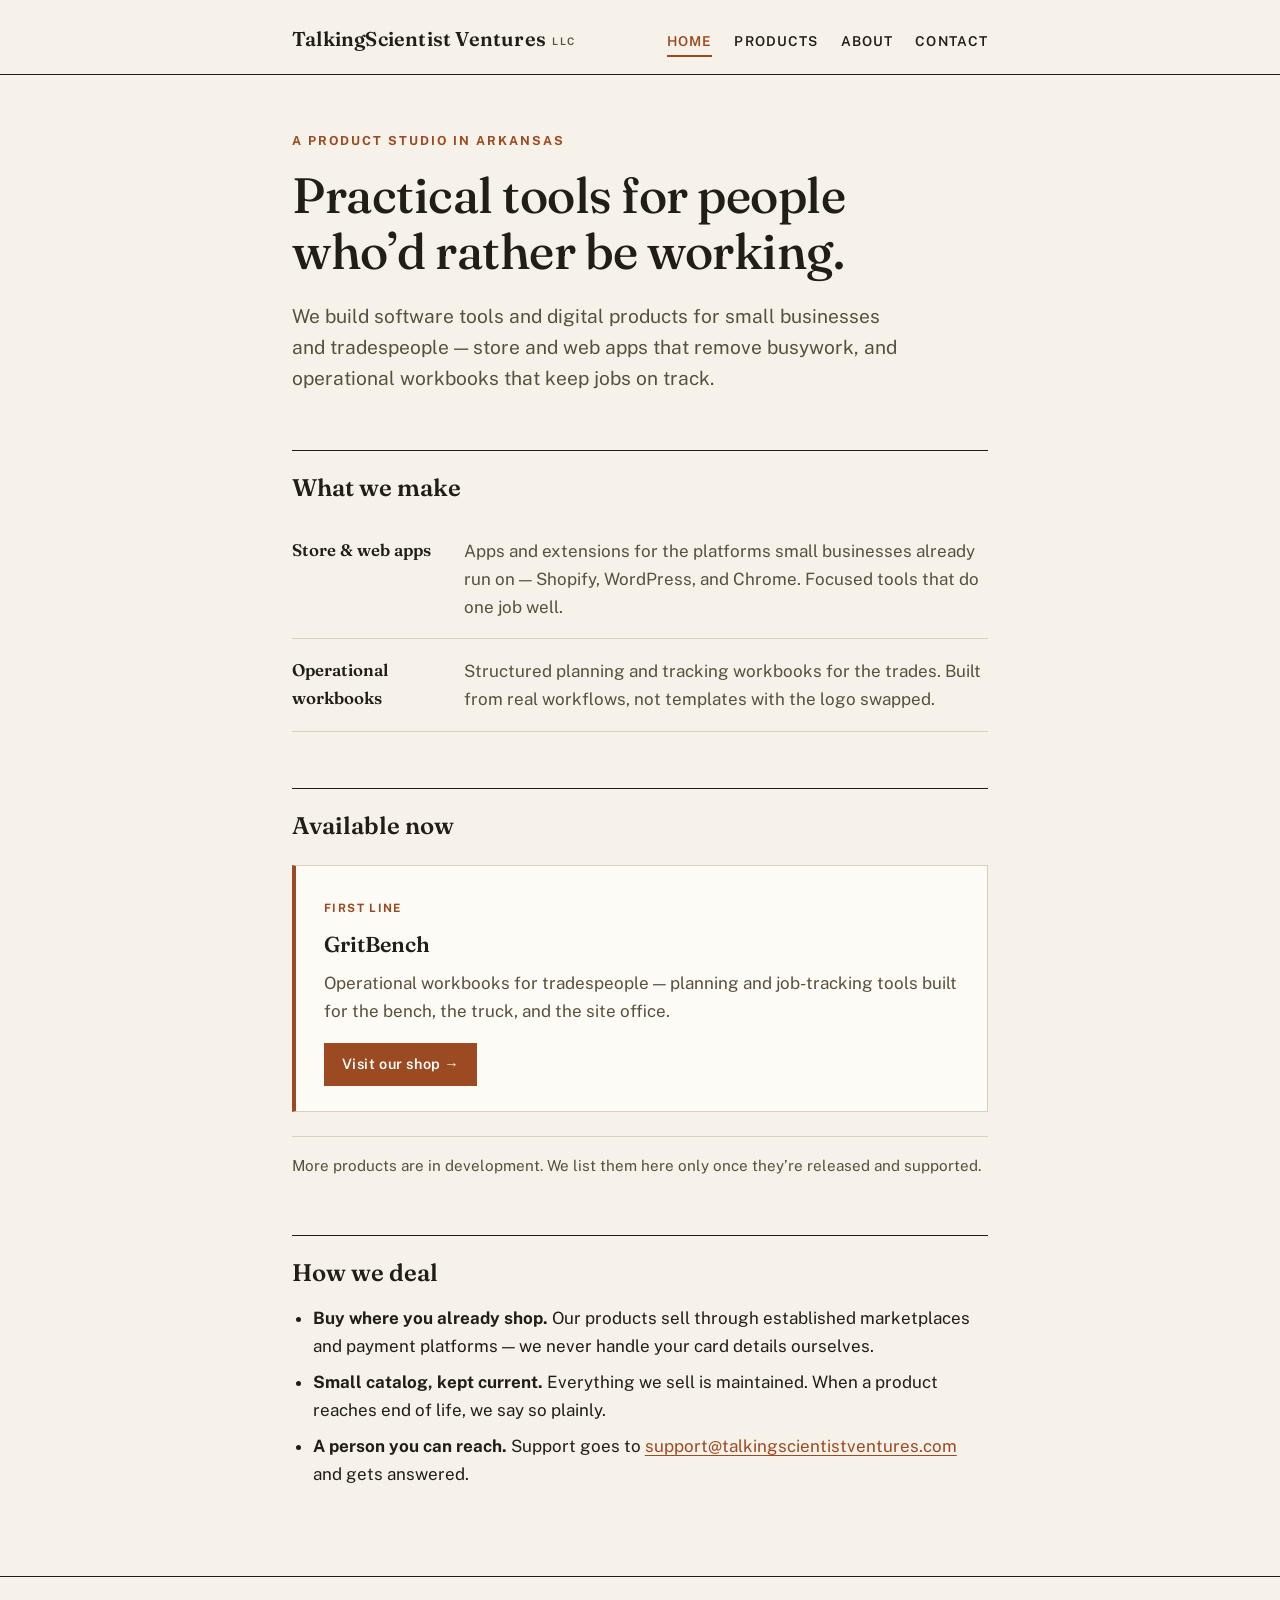
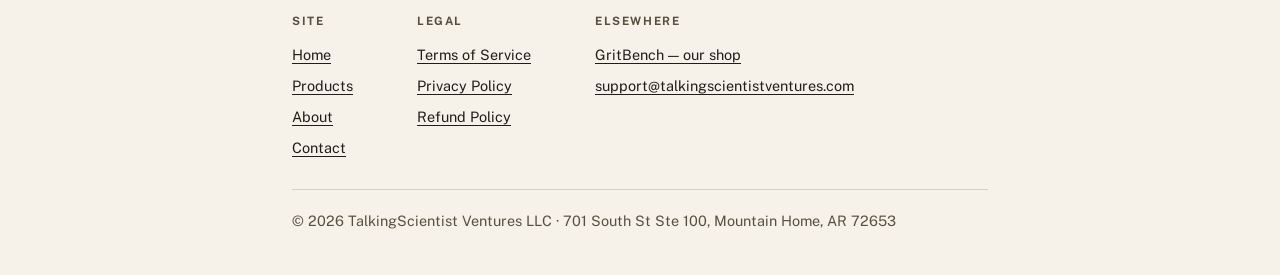
==== index.html @ 22238ac2 "Parent site for talkingscientistventures.com: pages, legal, deploy, evidence Static HTML/CSS parent " ====
<!DOCTYPE html>
<html lang="en">
<head>
  <meta charset="utf-8">
  <meta name="viewport" content="width=device-width, initial-scale=1">
  <title>TalkingScientist Ventures — software tools and digital products for small businesses</title>
  <meta name="description" content="TalkingScientist Ventures LLC is a small product studio in Arkansas building software tools and digital products for small businesses and tradespeople.">
  <link rel="canonical" href="https://talkingscientistventures.com/">
  <link rel="icon" type="image/svg+xml" href="/assets/favicon.svg">
  <link rel="preconnect" href="https://fonts.googleapis.com">
  <link rel="preconnect" href="https://fonts.gstatic.com" crossorigin>
  <link href="https://fonts.googleapis.com/css2?family=Fraunces:opsz,wght@9..144,500;9..144,600&family=Public+Sans:wght@400;600;700&display=swap" rel="stylesheet">
  <link rel="stylesheet" href="/assets/style.css">
</head>
<body>

<header class="site-header">
  <div class="wrap">
    <a class="wordmark" href="/">TalkingScientist Ventures<span class="llc">LLC</span></a>
    <nav class="site-nav" aria-label="Main">
      <a href="/" aria-current="page">Home</a>
      <a href="/products.html">Products</a>
      <a href="/about.html">About</a>
      <a href="/contact.html">Contact</a>
    </nav>
  </div>
</header>

<main>
  <div class="wrap">
    <p class="kicker">A product studio in Arkansas</p>
    <h1>Practical tools for people who&rsquo;d rather be working.</h1>
    <p class="lede">We build software tools and digital products for small businesses and tradespeople &mdash; store and web apps that remove busywork, and operational workbooks that keep jobs on track.</p>

    <section aria-labelledby="what-we-make">
      <h2 id="what-we-make">What we make</h2>
      <ul class="ledger">
        <li>
          <span class="term">Store &amp; web apps</span>
          <span class="desc">Apps and extensions for the platforms small businesses already run on &mdash; Shopify, WordPress, and Chrome. Focused tools that do one job well.</span>
        </li>
        <li>
          <span class="term">Operational workbooks</span>
          <span class="desc">Structured planning and tracking workbooks for the trades. Built from real workflows, not templates with the logo swapped.</span>
        </li>
      </ul>
    </section>

    <section aria-labelledby="available-now">
      <h2 id="available-now">Available now</h2>
      <div class="card">
        <span class="tag">First line</span>
        <h3>GritBench</h3>
        <p>Operational workbooks for tradespeople &mdash; planning and job-tracking tools built for the bench, the truck, and the site office.</p>
        <a class="cta" href="https://gritbench.etsy.com">Visit our shop&nbsp;&rarr;</a>
      </div>
      <p class="note">More products are in development. We list them here only once they&rsquo;re released and supported.</p>
    </section>

    <section aria-labelledby="how-we-work">
      <h2 id="how-we-work">How we deal</h2>
      <ul>
        <li><strong>Buy where you already shop.</strong> Our products sell through established marketplaces and payment platforms &mdash; we never handle your card details ourselves.</li>
        <li><strong>Small catalog, kept current.</strong> Everything we sell is maintained. When a product reaches end of life, we say so plainly.</li>
        <li><strong>A person you can reach.</strong> Support goes to <a href="mailto:support@talkingscientistventures.com">support@talkingscientistventures.com</a> and gets answered.</li>
      </ul>
    </section>
  </div>
</main>

<footer class="site-footer">
  <div class="wrap">
    <div class="footer-cols">
      <nav aria-label="Site">
        <span class="col-label">Site</span>
        <a href="/">Home</a>
        <a href="/products.html">Products</a>
        <a href="/about.html">About</a>
        <a href="/contact.html">Contact</a>
      </nav>
      <nav aria-label="Legal">
        <span class="col-label">Legal</span>
        <a href="/terms.html">Terms of Service</a>
        <a href="/privacy.html">Privacy Policy</a>
        <a href="/refunds.html">Refund Policy</a>
      </nav>
      <nav aria-label="Elsewhere">
        <span class="col-label">Elsewhere</span>
        <a href="https://gritbench.etsy.com">GritBench &mdash; our shop</a>
        <a href="mailto:support@talkingscientistventures.com">support@talkingscientistventures.com</a>
      </nav>
    </div>
    <p class="colophon">&copy; 2026 TalkingScientist Ventures LLC &middot; 701 South St Ste 100, Mountain Home, AR 72653</p>
  </div>
</footer>

</body>
</html>
---- assets/style.css ----
/* TalkingScientist Ventures LLC — site stylesheet
   Static, no JavaScript. Light/dark via prefers-color-scheme. */

:root {
  --paper: #f6f2ea;
  --paper-raised: #fdfbf6;
  --ink: #211d17;
  --ink-soft: #57503f;
  --rule: #d9d0bf;
  --rule-strong: #211d17;
  --accent: #9c4a21;
  --accent-ink: #ffffff;
  --serif: "Fraunces", "Georgia", "Times New Roman", serif;
  --sans: "Public Sans", "Helvetica Neue", Arial, sans-serif;
}

@media (prefers-color-scheme: dark) {
  :root {
    --paper: #191611;
    --paper-raised: #211d17;
    --ink: #eae3d4;
    --ink-soft: #a89e88;
    --rule: #3a3428;
    --rule-strong: #eae3d4;
    --accent: #d98e5f;
    --accent-ink: #191611;
  }
}

* { box-sizing: border-box; margin: 0; padding: 0; }

html { font-size: 100%; }

body {
  background: var(--paper);
  color: var(--ink);
  font-family: var(--sans);
  font-size: 1.0625rem;
  line-height: 1.65;
  -webkit-font-smoothing: antialiased;
}

.wrap {
  max-width: 46rem;
  margin: 0 auto;
  padding: 0 1.25rem;
}

a { color: var(--accent); text-decoration-thickness: 1px; text-underline-offset: 3px; }
a:hover { text-decoration-thickness: 2px; }

/* ---------- Header ---------- */

.site-header {
  border-bottom: 1px solid var(--rule-strong);
}

.site-header .wrap {
  display: flex;
  flex-wrap: wrap;
  align-items: baseline;
  justify-content: space-between;
  gap: 0.5rem 1.5rem;
  padding-top: 1.4rem;
  padding-bottom: 1.1rem;
}

.wordmark {
  font-family: var(--serif);
  font-weight: 600;
  font-size: 1.25rem;
  letter-spacing: 0.01em;
  color: var(--ink);
  text-decoration: none;
}

.wordmark .llc {
  font-family: var(--sans);
  font-size: 0.65rem;
  font-weight: 600;
  letter-spacing: 0.14em;
  color: var(--ink-soft);
  margin-left: 0.4rem;
  vertical-align: 0.15em;
}

.site-nav {
  display: flex;
  flex-wrap: wrap;
  gap: 1.4rem;
  font-size: 0.85rem;
  font-weight: 600;
  letter-spacing: 0.08em;
  text-transform: uppercase;
}

.site-nav a { color: var(--ink); text-decoration: none; }
.site-nav a:hover { color: var(--accent); }
.site-nav a[aria-current="page"] {
  color: var(--accent);
  border-bottom: 2px solid var(--accent);
  padding-bottom: 2px;
}

/* ---------- Main ---------- */

main { padding: 3.5rem 0 4.5rem; }

.kicker {
  font-size: 0.78rem;
  font-weight: 700;
  letter-spacing: 0.16em;
  text-transform: uppercase;
  color: var(--accent);
  margin-bottom: 1rem;
}

h1 {
  font-family: var(--serif);
  font-weight: 500;
  font-size: clamp(2.1rem, 5.5vw, 3.1rem);
  line-height: 1.12;
  letter-spacing: -0.01em;
  margin-bottom: 1.4rem;
}

.lede {
  font-size: 1.2rem;
  line-height: 1.6;
  color: var(--ink-soft);
  max-width: 38rem;
}

section { margin-top: 3.5rem; }

h2 {
  font-family: var(--serif);
  font-weight: 600;
  font-size: 1.5rem;
  line-height: 1.25;
  padding-top: 1.4rem;
  border-top: 1px solid var(--rule-strong);
  margin-bottom: 1rem;
}

h3 {
  font-family: var(--serif);
  font-weight: 600;
  font-size: 1.15rem;
  margin: 1.6rem 0 0.4rem;
}

p + p { margin-top: 1rem; }

ul, ol { padding-left: 1.3rem; margin: 1rem 0; }
li + li { margin-top: 0.5rem; }

/* ---------- Ledger list (what we make) ---------- */

.ledger { list-style: none; padding: 0; margin: 0; }

.ledger li {
  display: grid;
  grid-template-columns: 9.5rem 1fr;
  gap: 1.25rem;
  padding: 1.1rem 0;
  border-bottom: 1px solid var(--rule);
  margin: 0;
}

.ledger .term {
  font-family: var(--serif);
  font-weight: 600;
  font-size: 1.05rem;
}

.ledger .desc { color: var(--ink-soft); }

@media (max-width: 34rem) {
  .ledger li { grid-template-columns: 1fr; gap: 0.2rem; }
}

/* ---------- Product card ---------- */

.card {
  background: var(--paper-raised);
  border: 1px solid var(--rule);
  border-left: 4px solid var(--accent);
  padding: 1.6rem 1.75rem;
  margin: 1.5rem 0;
}

.card h3 { margin-top: 0; font-size: 1.35rem; }

.card .tag {
  display: inline-block;
  font-size: 0.72rem;
  font-weight: 700;
  letter-spacing: 0.12em;
  text-transform: uppercase;
  color: var(--accent);
  margin-bottom: 0.6rem;
}

.card p { color: var(--ink-soft); }

.card .cta {
  display: inline-block;
  margin-top: 1.1rem;
  background: var(--accent);
  color: var(--accent-ink);
  font-weight: 600;
  font-size: 0.9rem;
  letter-spacing: 0.04em;
  text-decoration: none;
  padding: 0.6rem 1.1rem;
}

.card .cta:hover { opacity: 0.88; }

.note {
  color: var(--ink-soft);
  font-size: 0.95rem;
  border-top: 1px solid var(--rule);
  padding-top: 1rem;
  margin-top: 1.5rem;
}

/* ---------- Legal pages ---------- */

.doc-meta {
  color: var(--ink-soft);
  font-size: 0.92rem;
  margin-bottom: 2rem;
}

.legal h2 { font-size: 1.25rem; }
.legal p, .legal li { color: var(--ink); }

/* ---------- Contact ---------- */

.contact-block {
  border: 1px solid var(--rule);
  background: var(--paper-raised);
  padding: 1.5rem 1.75rem;
  margin: 1.5rem 0;
}

.contact-block dt {
  font-size: 0.75rem;
  font-weight: 700;
  letter-spacing: 0.14em;
  text-transform: uppercase;
  color: var(--ink-soft);
  margin-top: 1.1rem;
}

.contact-block dt:first-child { margin-top: 0; }
.contact-block dd { font-size: 1.05rem; margin-top: 0.15rem; }

/* ---------- Footer ---------- */

.site-footer {
  border-top: 1px solid var(--rule-strong);
  padding: 2.2rem 0 2.6rem;
  font-size: 0.9rem;
  color: var(--ink-soft);
}

.footer-cols {
  display: flex;
  flex-wrap: wrap;
  gap: 2rem 4rem;
  margin-bottom: 1.8rem;
}

.footer-cols nav { display: flex; flex-direction: column; gap: 0.45rem; }

.footer-cols .col-label {
  font-size: 0.72rem;
  font-weight: 700;
  letter-spacing: 0.14em;
  text-transform: uppercase;
  color: var(--ink-soft);
  margin-bottom: 0.3rem;
}

.site-footer a { color: var(--ink); }
.site-footer a:hover { color: var(--accent); }

.colophon {
  border-top: 1px solid var(--rule);
  padding-top: 1.2rem;
  line-height: 1.7;
}
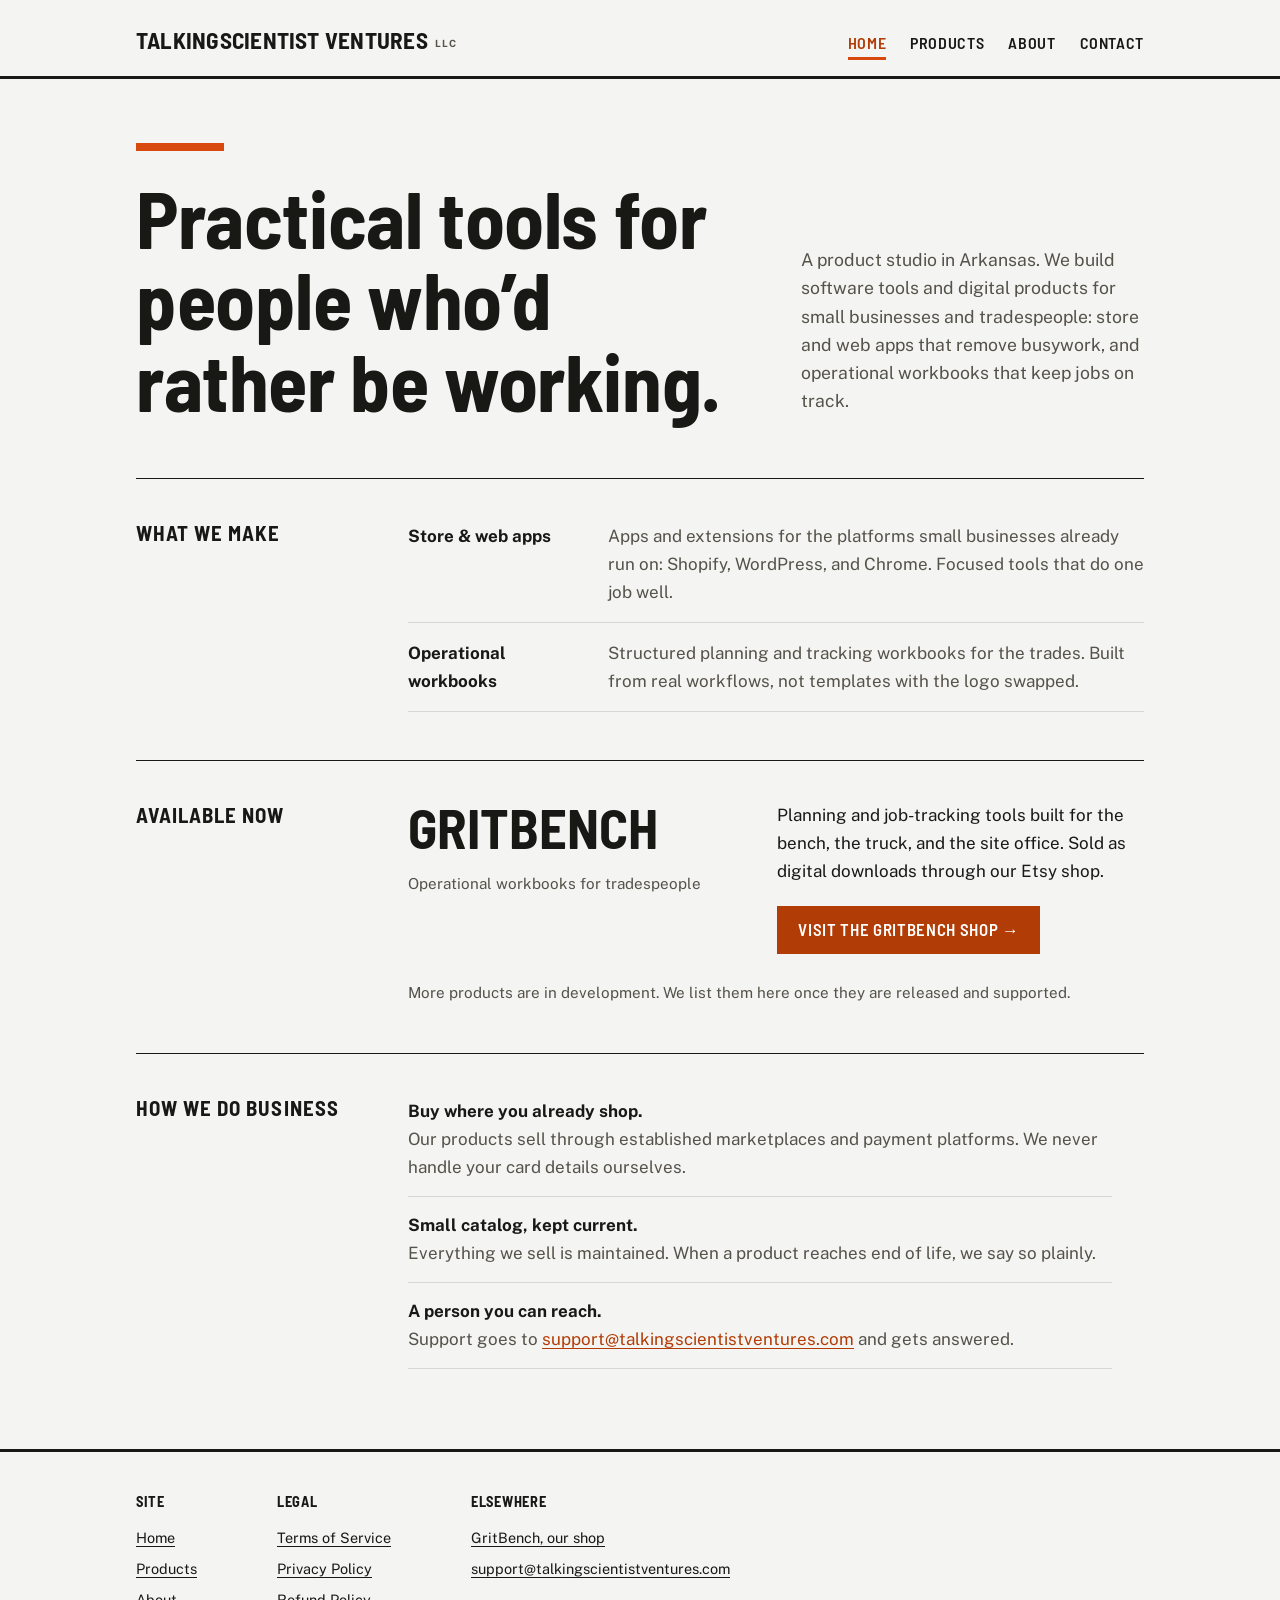
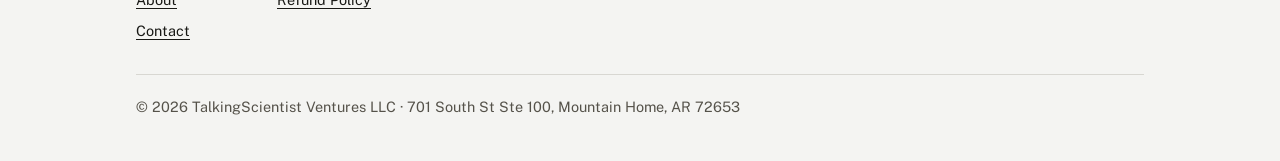
==== commit 9cf3014d: "Design v2 (Signage): kill AI-slop tells, workshop palette, spec-sheet layout Audit against impeccabl" ====
--- a/index.html
+++ b/index.html
@@ -9,7 +9,7 @@
   <link rel="icon" type="image/svg+xml" href="/assets/favicon.svg">
   <link rel="preconnect" href="https://fonts.googleapis.com">
   <link rel="preconnect" href="https://fonts.gstatic.com" crossorigin>
-  <link href="https://fonts.googleapis.com/css2?family=Fraunces:opsz,wght@9..144,500;9..144,600&family=Public+Sans:wght@400;600;700&display=swap" rel="stylesheet">
+  <link href="https://fonts.googleapis.com/css2?family=Barlow+Semi+Condensed:wght@600;700&family=Public+Sans:wght@400;600;700&display=swap" rel="stylesheet">
   <link rel="stylesheet" href="/assets/style.css">
 </head>
 <body>
@@ -28,42 +28,58 @@
 
 <main>
   <div class="wrap">
-    <p class="kicker">A product studio in Arkansas</p>
-    <h1>Practical tools for people who&rsquo;d rather be working.</h1>
-    <p class="lede">We build software tools and digital products for small businesses and tradespeople &mdash; store and web apps that remove busywork, and operational workbooks that keep jobs on track.</p>
+    <div class="hero">
+      <div class="hero-mark" aria-hidden="true"></div>
+      <div class="hero-grid">
+        <h1>Practical tools for people who&rsquo;d rather be working.</h1>
+        <p class="lede">A product studio in Arkansas. We build software tools and digital products for small businesses and tradespeople: store and web apps that remove busywork, and operational workbooks that keep jobs on track.</p>
+      </div>
+    </div>
 
-    <section aria-labelledby="what-we-make">
-      <h2 id="what-we-make">What we make</h2>
-      <ul class="ledger">
-        <li>
-          <span class="term">Store &amp; web apps</span>
-          <span class="desc">Apps and extensions for the platforms small businesses already run on &mdash; Shopify, WordPress, and Chrome. Focused tools that do one job well.</span>
-        </li>
-        <li>
-          <span class="term">Operational workbooks</span>
-          <span class="desc">Structured planning and tracking workbooks for the trades. Built from real workflows, not templates with the logo swapped.</span>
-        </li>
-      </ul>
+    <section class="spec" aria-labelledby="what-we-make">
+      <div class="spec-grid">
+        <h2 id="what-we-make">What we make</h2>
+        <ul class="ledger">
+          <li>
+            <span class="term">Store &amp; web apps</span>
+            <span class="desc">Apps and extensions for the platforms small businesses already run on: Shopify, WordPress, and Chrome. Focused tools that do one job well.</span>
+          </li>
+          <li>
+            <span class="term">Operational workbooks</span>
+            <span class="desc">Structured planning and tracking workbooks for the trades. Built from real workflows, not templates with the logo swapped.</span>
+          </li>
+        </ul>
+      </div>
     </section>
 
-    <section aria-labelledby="available-now">
-      <h2 id="available-now">Available now</h2>
-      <div class="card">
-        <span class="tag">First line</span>
-        <h3>GritBench</h3>
-        <p>Operational workbooks for tradespeople &mdash; planning and job-tracking tools built for the bench, the truck, and the site office.</p>
-        <a class="cta" href="https://gritbench.etsy.com">Visit our shop&nbsp;&rarr;</a>
+    <section class="spec" aria-labelledby="available-now">
+      <div class="spec-grid">
+        <h2 id="available-now">Available now</h2>
+        <div>
+          <div class="product">
+            <div>
+              <p class="product-name">GritBench</p>
+              <p class="product-kind">Operational workbooks for tradespeople</p>
+            </div>
+            <div>
+              <p>Planning and job-tracking tools built for the bench, the truck, and the site office. Sold as digital downloads through our Etsy shop.</p>
+              <a class="cta" href="https://gritbench.etsy.com">Visit the GritBench shop&nbsp;&rarr;</a>
+            </div>
+          </div>
+          <p class="note">More products are in development. We list them here once they are released and supported.</p>
+        </div>
       </div>
-      <p class="note">More products are in development. We list them here only once they&rsquo;re released and supported.</p>
     </section>
 
-    <section aria-labelledby="how-we-work">
-      <h2 id="how-we-work">How we deal</h2>
-      <ul>
-        <li><strong>Buy where you already shop.</strong> Our products sell through established marketplaces and payment platforms &mdash; we never handle your card details ourselves.</li>
-        <li><strong>Small catalog, kept current.</strong> Everything we sell is maintained. When a product reaches end of life, we say so plainly.</li>
-        <li><strong>A person you can reach.</strong> Support goes to <a href="mailto:support@talkingscientistventures.com">support@talkingscientistventures.com</a> and gets answered.</li>
-      </ul>
+    <section class="spec" aria-labelledby="how-we-work">
+      <div class="spec-grid">
+        <h2 id="how-we-work">How we do business</h2>
+        <ul class="plain">
+          <li><strong>Buy where you already shop.</strong> Our products sell through established marketplaces and payment platforms. We never handle your card details ourselves.</li>
+          <li><strong>Small catalog, kept current.</strong> Everything we sell is maintained. When a product reaches end of life, we say so plainly.</li>
+          <li><strong>A person you can reach.</strong> Support goes to <a href="mailto:support@talkingscientistventures.com">support@talkingscientistventures.com</a> and gets answered.</li>
+        </ul>
+      </div>
     </section>
   </div>
 </main>
@@ -86,7 +102,7 @@
       </nav>
       <nav aria-label="Elsewhere">
         <span class="col-label">Elsewhere</span>
-        <a href="https://gritbench.etsy.com">GritBench &mdash; our shop</a>
+        <a href="https://gritbench.etsy.com">GritBench, our shop</a>
         <a href="mailto:support@talkingscientistventures.com">support@talkingscientistventures.com</a>
       </nav>
     </div>
--- a/assets/style.css
+++ b/assets/style.css
@@ -1,29 +1,30 @@
-/* TalkingScientist Ventures LLC — site stylesheet
-   Static, no JavaScript. Light/dark via prefers-color-scheme. */
+/* TalkingScientist Ventures LLC — site stylesheet (design v2, "Signage")
+   Static, no JavaScript. Light/dark via prefers-color-scheme.
+   Ink + cool paper + one safety-orange accent, used sparingly. */
 
 :root {
-  --paper: #f6f2ea;
-  --paper-raised: #fdfbf6;
-  --ink: #211d17;
-  --ink-soft: #57503f;
-  --rule: #d9d0bf;
-  --rule-strong: #211d17;
-  --accent: #9c4a21;
+  --paper: #f4f4f2;
+  --ink: #181815;
+  --ink-soft: #55524a;
+  --rule: #d8d7d2;
+  --rule-strong: #181815;
+  --accent: #d84910;        /* marks and rules only */
+  --accent-text: #b23c06;   /* links, CTA background (5.4:1 on paper) */
   --accent-ink: #ffffff;
-  --serif: "Fraunces", "Georgia", "Times New Roman", serif;
+  --display: "Barlow Semi Condensed", "Arial Narrow", Arial, sans-serif;
   --sans: "Public Sans", "Helvetica Neue", Arial, sans-serif;
 }
 
 @media (prefers-color-scheme: dark) {
   :root {
-    --paper: #191611;
-    --paper-raised: #211d17;
-    --ink: #eae3d4;
-    --ink-soft: #a89e88;
-    --rule: #3a3428;
-    --rule-strong: #eae3d4;
-    --accent: #d98e5f;
-    --accent-ink: #191611;
+    --paper: #1a1a17;
+    --ink: #e9e7e1;
+    --ink-soft: #a5a297;
+    --rule: #3a3a35;
+    --rule-strong: #e9e7e1;
+    --accent: #ff8a4d;
+    --accent-text: #ff8a4d;
+    --accent-ink: #1a1a17;
   }
 }
 
@@ -40,20 +41,15 @@
   -webkit-font-smoothing: antialiased;
 }
 
-.wrap {
-  max-width: 46rem;
-  margin: 0 auto;
-  padding: 0 1.25rem;
-}
-
-a { color: var(--accent); text-decoration-thickness: 1px; text-underline-offset: 3px; }
+.wrap { max-width: 66rem; margin: 0 auto; padding: 0 1.5rem; }
+
+a { color: var(--accent-text); text-decoration-thickness: 1px; text-underline-offset: 3px; }
 a:hover { text-decoration-thickness: 2px; }
+a:focus-visible, .cta:focus-visible { outline: 2px solid var(--accent-text); outline-offset: 2px; }
 
 /* ---------- Header ---------- */
 
-.site-header {
-  border-bottom: 1px solid var(--rule-strong);
-}
+.site-header { border-bottom: 3px solid var(--rule-strong); }
 
 .site-header .wrap {
   display: flex;
@@ -61,235 +57,264 @@
   align-items: baseline;
   justify-content: space-between;
   gap: 0.5rem 1.5rem;
-  padding-top: 1.4rem;
-  padding-bottom: 1.1rem;
+  padding-top: 1.3rem;
+  padding-bottom: 1rem;
 }
 
 .wordmark {
-  font-family: var(--serif);
-  font-weight: 600;
-  font-size: 1.25rem;
+  font-family: var(--display);
+  font-weight: 700;
+  font-size: 1.45rem;
   letter-spacing: 0.01em;
+  text-transform: uppercase;
   color: var(--ink);
   text-decoration: none;
 }
 
 .wordmark .llc {
   font-family: var(--sans);
-  font-size: 0.65rem;
-  font-weight: 600;
-  letter-spacing: 0.14em;
+  font-size: 0.62rem;
+  font-weight: 700;
+  letter-spacing: 0.1em;
   color: var(--ink-soft);
-  margin-left: 0.4rem;
-  vertical-align: 0.15em;
+  margin-left: 0.45rem;
+  vertical-align: 0.2em;
 }
 
 .site-nav {
   display: flex;
   flex-wrap: wrap;
-  gap: 1.4rem;
-  font-size: 0.85rem;
+  gap: 1.5rem;
+  font-family: var(--display);
   font-weight: 600;
-  letter-spacing: 0.08em;
-  text-transform: uppercase;
+  font-size: 1rem;
+  text-transform: uppercase;
+  letter-spacing: 0.04em;
 }
 
 .site-nav a { color: var(--ink); text-decoration: none; }
-.site-nav a:hover { color: var(--accent); }
+.site-nav a:hover { color: var(--accent-text); }
 .site-nav a[aria-current="page"] {
-  color: var(--accent);
-  border-bottom: 2px solid var(--accent);
-  padding-bottom: 2px;
-}
-
-/* ---------- Main ---------- */
-
-main { padding: 3.5rem 0 4.5rem; }
-
-.kicker {
-  font-size: 0.78rem;
-  font-weight: 700;
-  letter-spacing: 0.16em;
-  text-transform: uppercase;
-  color: var(--accent);
-  margin-bottom: 1rem;
+  color: var(--accent-text);
+  border-bottom: 3px solid var(--accent);
+  padding-bottom: 1px;
+}
+
+/* ---------- Hero ---------- */
+
+.hero { padding: 4rem 0 3.5rem; }
+
+.hero-mark { width: 5.5rem; height: 0.5rem; background: var(--accent); margin-bottom: 1.6rem; }
+
+.hero-grid {
+  display: grid;
+  grid-template-columns: minmax(0, 7fr) minmax(0, 4fr);
+  gap: 2rem 4rem;
+  align-items: end;
 }
 
 h1 {
-  font-family: var(--serif);
-  font-weight: 500;
-  font-size: clamp(2.1rem, 5.5vw, 3.1rem);
-  line-height: 1.12;
-  letter-spacing: -0.01em;
-  margin-bottom: 1.4rem;
-}
+  font-family: var(--display);
+  font-weight: 700;
+  font-size: clamp(2.4rem, 6vw, 4.2rem);
+  line-height: 1.02;
+  letter-spacing: -0.005em;
+}
+
+.hero-grid h1 { font-size: clamp(2.7rem, 7vw, 5rem); }
 
 .lede {
-  font-size: 1.2rem;
+  font-size: 1.1rem;
   line-height: 1.6;
   color: var(--ink-soft);
-  max-width: 38rem;
-}
-
-section { margin-top: 3.5rem; }
-
-h2 {
-  font-family: var(--serif);
-  font-weight: 600;
-  font-size: 1.5rem;
-  line-height: 1.25;
-  padding-top: 1.4rem;
-  border-top: 1px solid var(--rule-strong);
-  margin-bottom: 1rem;
-}
-
-h3 {
-  font-family: var(--serif);
-  font-weight: 600;
-  font-size: 1.15rem;
-  margin: 1.6rem 0 0.4rem;
-}
-
-p + p { margin-top: 1rem; }
-
-ul, ol { padding-left: 1.3rem; margin: 1rem 0; }
-li + li { margin-top: 0.5rem; }
-
-/* ---------- Ledger list (what we make) ---------- */
-
-.ledger { list-style: none; padding: 0; margin: 0; }
+  max-width: 40rem;
+  padding-bottom: 0.4rem;
+}
+
+.hero > .lede { margin-top: 1.4rem; }
+
+@media (max-width: 44rem) {
+  .hero { padding: 2.8rem 0 2.4rem; }
+  .hero-grid { grid-template-columns: 1fr; }
+}
+
+/* ---------- Spec-sheet sections: label rail left, content right ---------- */
+
+.spec { border-top: 1px solid var(--rule-strong); padding: 2.5rem 0 3rem; }
+
+.spec-grid {
+  display: grid;
+  grid-template-columns: 13rem minmax(0, 1fr);
+  gap: 1rem 4rem;
+}
+
+.spec h2 {
+  font-family: var(--display);
+  font-weight: 700;
+  font-size: 1.3rem;
+  text-transform: uppercase;
+  letter-spacing: 0.05em;
+  line-height: 1.3;
+}
+
+.spec p, .spec ul.plain { max-width: 44rem; }
+.spec p + p { margin-top: 1rem; }
+
+ul.plain { list-style: none; }
+ul.plain li { padding: 0.9rem 0; border-bottom: 1px solid var(--rule); }
+ul.plain li:first-child { padding-top: 0.2rem; }
+ul.plain strong { display: block; }
+ul.plain li { color: var(--ink-soft); }
+ul.plain strong { color: var(--ink); }
+
+@media (max-width: 44rem) {
+  .spec-grid { grid-template-columns: 1fr; }
+  .spec { padding: 2rem 0 2.2rem; }
+}
+
+/* ---------- Ledger (term / description rows) ---------- */
+
+.ledger { list-style: none; }
 
 .ledger li {
   display: grid;
-  grid-template-columns: 9.5rem 1fr;
-  gap: 1.25rem;
-  padding: 1.1rem 0;
+  grid-template-columns: 11rem minmax(0, 1fr);
+  gap: 1.5rem;
+  padding: 1rem 0;
   border-bottom: 1px solid var(--rule);
-  margin: 0;
-}
-
-.ledger .term {
-  font-family: var(--serif);
+}
+
+.ledger li:first-child { padding-top: 0.2rem; }
+.ledger .term { font-weight: 700; }
+.ledger .desc { color: var(--ink-soft); max-width: 40rem; }
+
+@media (max-width: 44rem) {
+  .ledger li { grid-template-columns: 1fr; gap: 0.2rem; }
+}
+
+/* ---------- Product (full-width band, no card) ---------- */
+
+.product {
+  display: grid;
+  grid-template-columns: minmax(0, 5fr) minmax(0, 6fr);
+  gap: 1rem 4rem;
+  align-items: start;
+}
+
+.product-name {
+  font-family: var(--display);
+  font-weight: 700;
+  font-size: clamp(2.2rem, 5vw, 3.4rem);
+  line-height: 1;
+  text-transform: uppercase;
+}
+
+.product-kind { color: var(--ink-soft); font-size: 0.95rem; margin-top: 0.5rem; }
+
+.cta {
+  display: inline-block;
+  margin-top: 1.3rem;
+  background: var(--accent-text);
+  color: var(--accent-ink);
+  font-family: var(--display);
   font-weight: 600;
   font-size: 1.05rem;
-}
-
-.ledger .desc { color: var(--ink-soft); }
-
-@media (max-width: 34rem) {
-  .ledger li { grid-template-columns: 1fr; gap: 0.2rem; }
-}
-
-/* ---------- Product card ---------- */
-
-.card {
-  background: var(--paper-raised);
-  border: 1px solid var(--rule);
-  border-left: 4px solid var(--accent);
-  padding: 1.6rem 1.75rem;
-  margin: 1.5rem 0;
-}
-
-.card h3 { margin-top: 0; font-size: 1.35rem; }
-
-.card .tag {
-  display: inline-block;
-  font-size: 0.72rem;
-  font-weight: 700;
-  letter-spacing: 0.12em;
-  text-transform: uppercase;
-  color: var(--accent);
-  margin-bottom: 0.6rem;
-}
-
-.card p { color: var(--ink-soft); }
-
-.card .cta {
-  display: inline-block;
-  margin-top: 1.1rem;
-  background: var(--accent);
-  color: var(--accent-ink);
-  font-weight: 600;
-  font-size: 0.9rem;
+  text-transform: uppercase;
   letter-spacing: 0.04em;
   text-decoration: none;
-  padding: 0.6rem 1.1rem;
-}
-
-.card .cta:hover { opacity: 0.88; }
-
-.note {
+  padding: 0.65rem 1.3rem;
+}
+
+.cta:hover { background: var(--ink); color: var(--paper); }
+
+.note { color: var(--ink-soft); font-size: 0.95rem; margin-top: 1.6rem; max-width: 44rem; }
+
+@media (max-width: 44rem) {
+  .product { grid-template-columns: 1fr; }
+}
+
+/* ---------- Details (registered facts on about/contact) ---------- */
+
+.details { max-width: 44rem; }
+
+.details > div {
+  display: grid;
+  grid-template-columns: 11rem minmax(0, 1fr);
+  gap: 1.5rem;
+  padding: 0.85rem 0;
+  border-bottom: 1px solid var(--rule);
+}
+
+.details > div:first-child { padding-top: 0.2rem; }
+
+.details dt {
+  font-family: var(--display);
+  font-weight: 600;
+  font-size: 1rem;
+  text-transform: uppercase;
+  letter-spacing: 0.04em;
   color: var(--ink-soft);
-  font-size: 0.95rem;
-  border-top: 1px solid var(--rule);
-  padding-top: 1rem;
-  margin-top: 1.5rem;
-}
-
-/* ---------- Legal pages ---------- */
-
-.doc-meta {
-  color: var(--ink-soft);
-  font-size: 0.92rem;
-  margin-bottom: 2rem;
-}
-
-.legal h2 { font-size: 1.25rem; }
-.legal p, .legal li { color: var(--ink); }
-
-/* ---------- Contact ---------- */
-
-.contact-block {
-  border: 1px solid var(--rule);
-  background: var(--paper-raised);
-  padding: 1.5rem 1.75rem;
-  margin: 1.5rem 0;
-}
-
-.contact-block dt {
-  font-size: 0.75rem;
-  font-weight: 700;
-  letter-spacing: 0.14em;
-  text-transform: uppercase;
-  color: var(--ink-soft);
-  margin-top: 1.1rem;
-}
-
-.contact-block dt:first-child { margin-top: 0; }
-.contact-block dd { font-size: 1.05rem; margin-top: 0.15rem; }
+}
+
+@media (max-width: 44rem) {
+  .details > div { grid-template-columns: 1fr; gap: 0.1rem; }
+}
+
+/* ---------- Legal pages (long-form reading column) ---------- */
+
+.legal .wrap { max-width: 48rem; }
+
+.legal h1 { font-size: clamp(2.2rem, 5vw, 3.2rem); }
+
+.legal .wrap > h1 { padding-top: 3rem; }
+
+.doc-meta { color: var(--ink-soft); font-size: 0.92rem; margin: 0.9rem 0 2.4rem; }
+
+.legal section { border-top: 1px solid var(--rule); padding: 1.8rem 0 0.6rem; margin-bottom: 1.4rem; }
+
+.legal h2 {
+  font-family: var(--display);
+  font-weight: 700;
+  font-size: 1.35rem;
+  line-height: 1.3;
+  margin-bottom: 0.9rem;
+}
+
+.legal p + p { margin-top: 1rem; }
+.legal ul, .legal ol { padding-left: 1.3rem; margin: 1rem 0; }
+.legal li + li { margin-top: 0.5rem; }
+.legal main, main.legal { padding-bottom: 3.5rem; }
+
+/* Generic content fallbacks */
+main p + p { margin-top: 1rem; }
+main ul:not(.ledger):not(.plain), main ol { padding-left: 1.3rem; margin: 1rem 0; }
+main ul:not(.ledger):not(.plain) li + li, main ol li + li { margin-top: 0.5rem; }
 
 /* ---------- Footer ---------- */
 
 .site-footer {
-  border-top: 1px solid var(--rule-strong);
-  padding: 2.2rem 0 2.6rem;
+  border-top: 3px solid var(--rule-strong);
+  margin-top: 2rem;
+  padding: 2.4rem 0 2.6rem;
   font-size: 0.9rem;
   color: var(--ink-soft);
 }
 
-.footer-cols {
-  display: flex;
-  flex-wrap: wrap;
-  gap: 2rem 4rem;
-  margin-bottom: 1.8rem;
-}
+.footer-cols { display: flex; flex-wrap: wrap; gap: 2rem 5rem; margin-bottom: 2rem; }
 
 .footer-cols nav { display: flex; flex-direction: column; gap: 0.45rem; }
 
-.footer-cols .col-label {
-  font-size: 0.72rem;
-  font-weight: 700;
-  letter-spacing: 0.14em;
-  text-transform: uppercase;
-  color: var(--ink-soft);
+.col-label {
+  font-family: var(--display);
+  font-weight: 700;
+  font-size: 0.9rem;
+  text-transform: uppercase;
+  letter-spacing: 0.05em;
+  color: var(--ink);
   margin-bottom: 0.3rem;
 }
 
 .site-footer a { color: var(--ink); }
-.site-footer a:hover { color: var(--accent); }
-
-.colophon {
-  border-top: 1px solid var(--rule);
-  padding-top: 1.2rem;
-  line-height: 1.7;
-}
+.site-footer a:hover { color: var(--accent-text); }
+
+.colophon { border-top: 1px solid var(--rule); padding-top: 1.2rem; line-height: 1.7; }
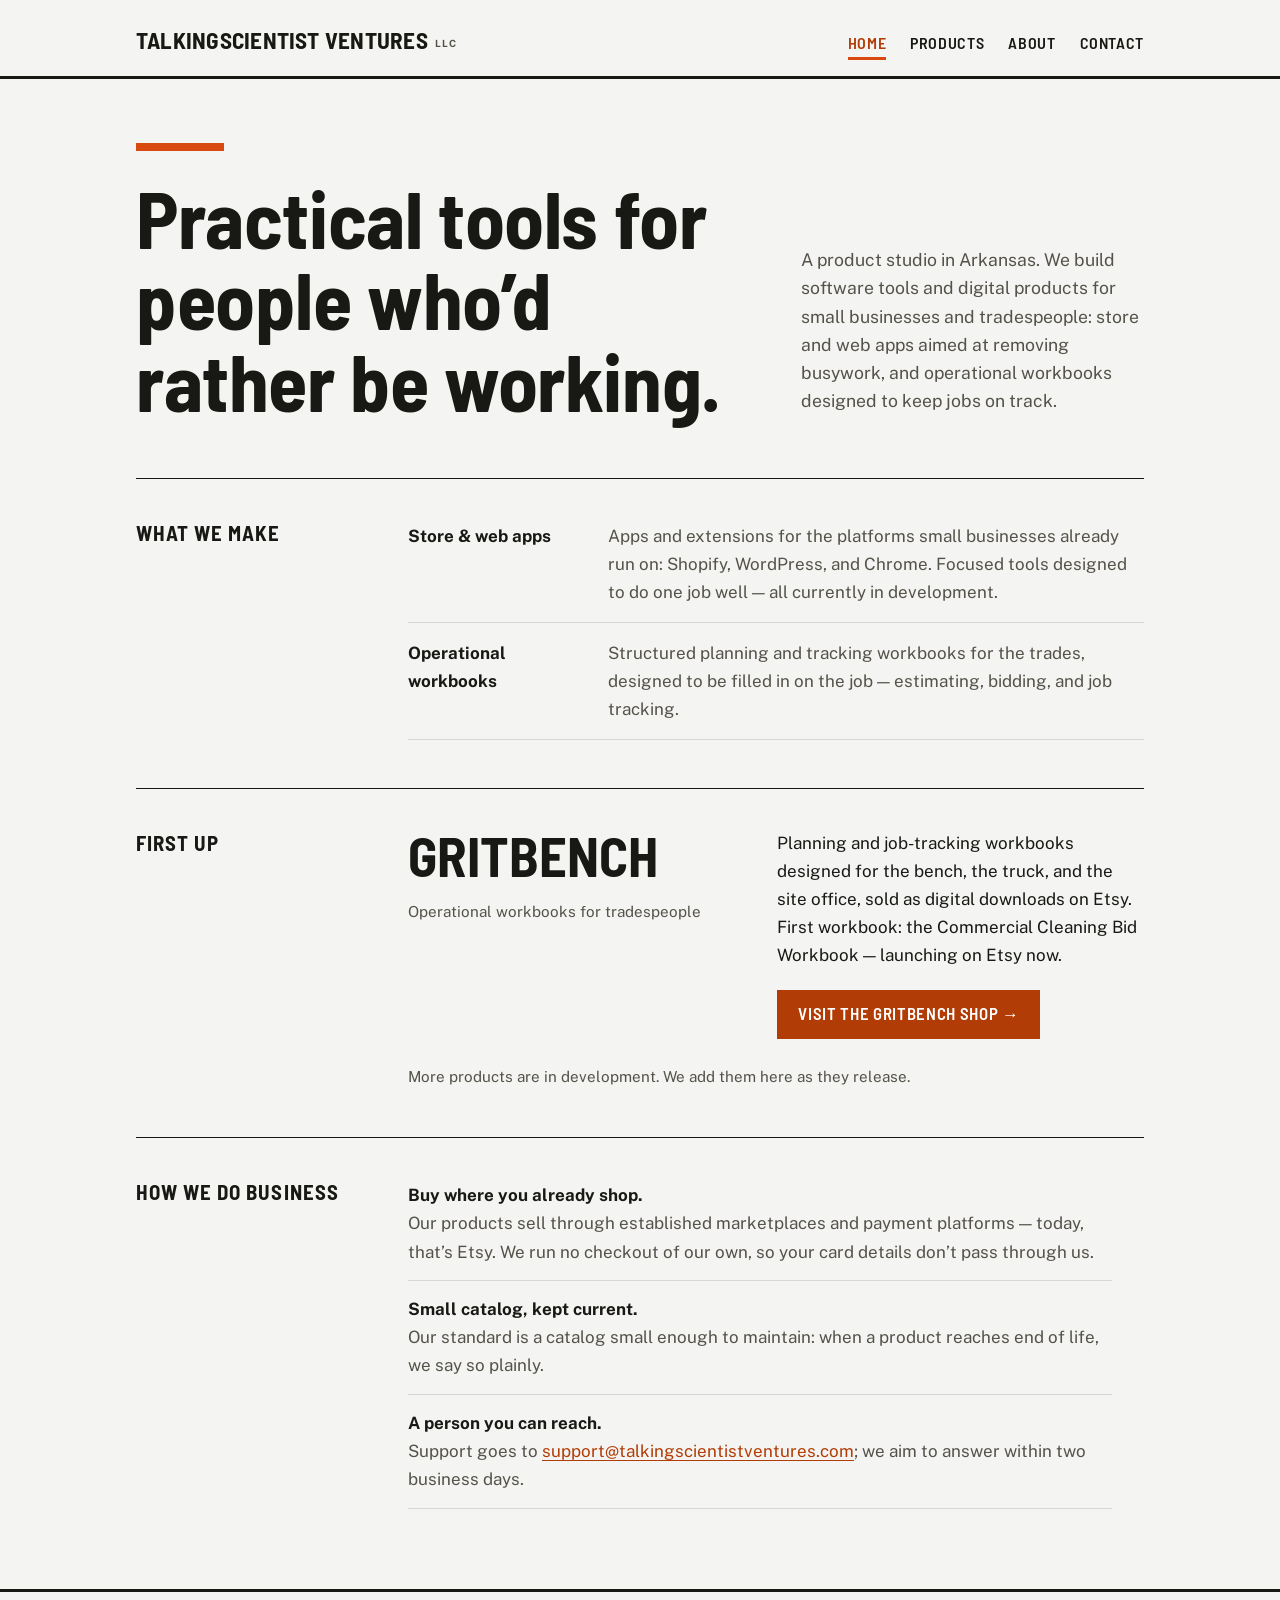
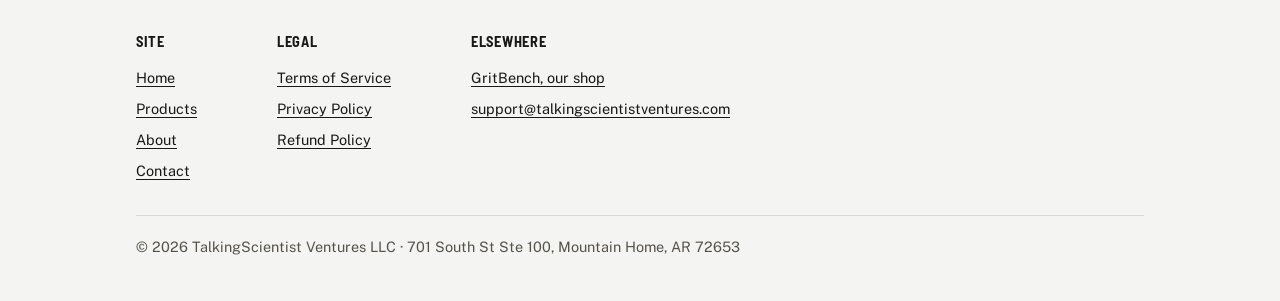
==== commit faba0252: "Content fixes per REVIEW-CODEX findings 2-11 - F2: privacy policy discloses actual categories/purpos" ====
--- a/index.html
+++ b/index.html
@@ -6,6 +6,15 @@
   <title>TalkingScientist Ventures — software tools and digital products for small businesses</title>
   <meta name="description" content="TalkingScientist Ventures LLC is a small product studio in Arkansas building software tools and digital products for small businesses and tradespeople.">
   <link rel="canonical" href="https://talkingscientistventures.com/">
+  <meta property="og:type" content="website">
+  <meta property="og:site_name" content="TalkingScientist Ventures">
+  <meta property="og:title" content="TalkingScientist Ventures — software tools and digital products for small businesses">
+  <meta property="og:description" content="A product studio in Arkansas building software tools and digital products for small businesses and tradespeople.">
+  <meta property="og:url" content="https://talkingscientistventures.com/">
+  <meta property="og:image" content="https://talkingscientistventures.com/assets/og.png">
+  <meta property="og:image:width" content="1200">
+  <meta property="og:image:height" content="630">
+  <meta name="twitter:card" content="summary_large_image">
   <link rel="icon" type="image/svg+xml" href="/assets/favicon.svg">
   <link rel="preconnect" href="https://fonts.googleapis.com">
   <link rel="preconnect" href="https://fonts.gstatic.com" crossorigin>
@@ -13,6 +22,8 @@
   <link rel="stylesheet" href="/assets/style.css">
 </head>
 <body>
+
+<a class="skip-link" href="#main">Skip to main content</a>
 
 <header class="site-header">
   <div class="wrap">
@@ -26,13 +37,13 @@
   </div>
 </header>
 
-<main>
+<main id="main">
   <div class="wrap">
     <div class="hero">
       <div class="hero-mark" aria-hidden="true"></div>
       <div class="hero-grid">
         <h1>Practical tools for people who&rsquo;d rather be working.</h1>
-        <p class="lede">A product studio in Arkansas. We build software tools and digital products for small businesses and tradespeople: store and web apps that remove busywork, and operational workbooks that keep jobs on track.</p>
+        <p class="lede">A product studio in Arkansas. We build software tools and digital products for small businesses and tradespeople: store and web apps aimed at removing busywork, and operational workbooks designed to keep jobs on track.</p>
       </div>
     </div>
 
@@ -42,19 +53,19 @@
         <ul class="ledger">
           <li>
             <span class="term">Store &amp; web apps</span>
-            <span class="desc">Apps and extensions for the platforms small businesses already run on: Shopify, WordPress, and Chrome. Focused tools that do one job well.</span>
+            <span class="desc">Apps and extensions for the platforms small businesses already run on: Shopify, WordPress, and Chrome. Focused tools designed to do one job well &mdash; all currently in development.</span>
           </li>
           <li>
             <span class="term">Operational workbooks</span>
-            <span class="desc">Structured planning and tracking workbooks for the trades. Built from real workflows, not templates with the logo swapped.</span>
+            <span class="desc">Structured planning and tracking workbooks for the trades, designed to be filled in on the job &mdash; estimating, bidding, and job tracking.</span>
           </li>
         </ul>
       </div>
     </section>
 
-    <section class="spec" aria-labelledby="available-now">
+    <section class="spec" aria-labelledby="first-up">
       <div class="spec-grid">
-        <h2 id="available-now">Available now</h2>
+        <h2 id="first-up">First up</h2>
         <div>
           <div class="product">
             <div>
@@ -62,11 +73,11 @@
               <p class="product-kind">Operational workbooks for tradespeople</p>
             </div>
             <div>
-              <p>Planning and job-tracking tools built for the bench, the truck, and the site office. Sold as digital downloads through our Etsy shop.</p>
+              <p>Planning and job-tracking workbooks designed for the bench, the truck, and the site office, sold as digital downloads on Etsy. First workbook: the Commercial Cleaning Bid Workbook &mdash; launching on Etsy now.</p>
               <a class="cta" href="https://gritbench.etsy.com">Visit the GritBench shop&nbsp;&rarr;</a>
             </div>
           </div>
-          <p class="note">More products are in development. We list them here once they are released and supported.</p>
+          <p class="note">More products are in development. We add them here as they release.</p>
         </div>
       </div>
     </section>
@@ -75,9 +86,9 @@
       <div class="spec-grid">
         <h2 id="how-we-work">How we do business</h2>
         <ul class="plain">
-          <li><strong>Buy where you already shop.</strong> Our products sell through established marketplaces and payment platforms. We never handle your card details ourselves.</li>
-          <li><strong>Small catalog, kept current.</strong> Everything we sell is maintained. When a product reaches end of life, we say so plainly.</li>
-          <li><strong>A person you can reach.</strong> Support goes to <a href="mailto:support@talkingscientistventures.com">support@talkingscientistventures.com</a> and gets answered.</li>
+          <li><strong>Buy where you already shop.</strong> Our products sell through established marketplaces and payment platforms &mdash; today, that&rsquo;s Etsy. We run no checkout of our own, so your card details don&rsquo;t pass through us.</li>
+          <li><strong>Small catalog, kept current.</strong> Our standard is a catalog small enough to maintain: when a product reaches end of life, we say so plainly.</li>
+          <li><strong>A person you can reach.</strong> Support goes to <a href="mailto:support@talkingscientistventures.com">support@talkingscientistventures.com</a>; we aim to answer within two business days.</li>
         </ul>
       </div>
     </section>
--- a/assets/style.css
+++ b/assets/style.css
@@ -43,6 +43,30 @@
 
 .wrap { max-width: 66rem; margin: 0 auto; padding: 0 1.5rem; }
 
+/* Skip link: visually hidden until keyboard focus */
+.skip-link {
+  position: absolute;
+  left: -9999px;
+  top: 0;
+  z-index: 100;
+  background: var(--ink);
+  color: var(--paper);
+  font-family: var(--display);
+  font-weight: 600;
+  font-size: 1rem;
+  text-transform: uppercase;
+  letter-spacing: 0.04em;
+  text-decoration: none;
+  padding: 0.6rem 1.2rem;
+}
+
+.skip-link:focus {
+  left: 1rem;
+  top: 1rem;
+  outline: 2px solid var(--accent-text);
+  outline-offset: 2px;
+}
+
 a { color: var(--accent-text); text-decoration-thickness: 1px; text-underline-offset: 3px; }
 a:hover { text-decoration-thickness: 2px; }
 a:focus-visible, .cta:focus-visible { outline: 2px solid var(--accent-text); outline-offset: 2px; }
